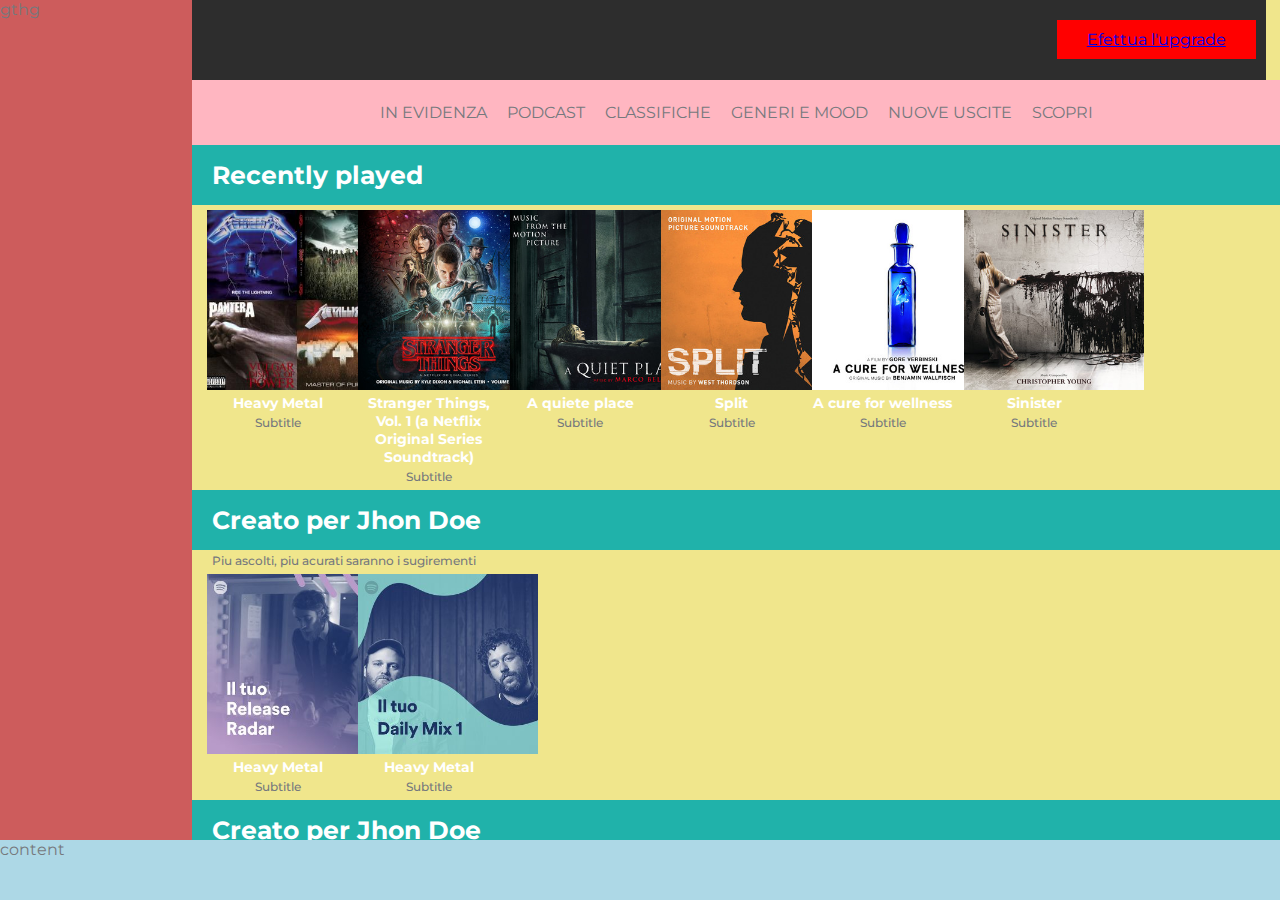
==== index.html @ 54d84b43 "add beta main" ====
<!DOCTYPE html>
<html lang="en">
<head>
	<meta charset="UTF-8">
	<meta http-equiv="X-UA-Compatible" content="IE=edge">
	<meta name="viewport" content="width=device-width, initial-scale=1.0">
	<title>Spotify Web</title>
	<link rel="stylesheet" href="./css/style.css">
	<link rel="stylesheet" href="https://cdnjs.cloudflare.com/ajax/libs/font-awesome/6.0.0-beta2/css/all.min.css" integrity="sha512-YWzhKL2whUzgiheMoBFwW8CKV4qpHQAEuvilg9FAn5VJUDwKZZxkJNuGM4XkWuk94WCrrwslk8yWNGmY1EduTA==" crossorigin="anonymous" referrerpolicy="no-referrer" />
	<link rel="preconnect" href="https://fonts.googleapis.com">
	<link rel="preconnect" href="https://fonts.gstatic.com" crossorigin>
	<link href="https://fonts.googleapis.com/css2?family=Montserrat:wght@400;500;600;700&display=swap" rel="stylesheet">
</head>
<body>
	<div class="wraper">
		<aside class="side-colon">
			<div class="content">gthg</div>
		</aside>
<!-- MAIN  -->
		<main class="main">
			<!-- BUTTON -->
			<div class="button">
				<a class="button__link" href="@">Efettua l'upgrade</a>
			</div>
			<!-- NAV -->
			<div class="wrap pt-80 ">
				<nav class="nav">
					<ul class="nav__list">
						<li class="nav__item">In Evidenza</li>
						<li class="nav__item">Podcast</li>
						<li class="nav__item">Classifiche</li>
						<li class="nav__item">Generi e mood</li>
						<li class="nav__item">Nuove Uscite</li>
						<li class="nav__item">Scopri</li>
					</ul>
				</nav>
				<!-- SONGS  -->
				<div class="song-list">
					<h2 class="song-list__title title px-20">Recently played</h2>
					<ul class="song-list__row">
						<li class="song-item">
							<div class="song-item__wraper ">
								<img class="song-item__img" src="./img/metal_lifting.jpg" alt="Heavy Metal">
							</div>
							<h3 class="song-item__title small-title">Heavy Metal</h3>
							<span class="song-item__subtitle subtitle">Subtitle</span>
						</li>
						<li class="song-item">
							<div class="song-item__wraper">
								<img class="song-item__img" src="./img/stranger.jpeg" alt="Heavy Metal">
							</div>
							<h3 class="song-item__title small-title">Stranger Things, Vol. 1 (a Netflix Original Series Soundtrack)</h3>
							<span class="song-item__subtitle subtitle">Subtitle</span>
						</li>
						<li class="song-item">
							<div class="song-item__wraper">
								<img class="song-item__img" src="./img/aquietplace.jpeg" alt="Heavy Metal">
							</div>
							<h3 class="song-item__title small-title">A quiete place</h3>
							<span class="song-item__subtitle subtitle">Subtitle</span>
						</li>
						<li class="song-item">
							<div class="song-item__wraper">
								<img class="song-item__img" src="./img/split.jpeg" alt="Heavy Metal">
							</div>
							<h3 class="song-item__title small-title">Split</h3>
							<span class="song-item__subtitle subtitle">Subtitle</span>
						</li>
						<li class="song-item">
							<div class="song-item__wraper">
								<img class="song-item__img" src="./img/cure.jpeg" alt="Heavy Metal">
							</div>
							<h3 class="song-item__title small-title">A cure for wellness</h3>
							<span class="song-item__subtitle subtitle">Subtitle</span>
						</li>
						<li class="song-item">
							<div class="song-item__wraper">
								<img class="song-item__img" src="./img/sinister.jpeg" alt="Heavy Metal">
							</div>
							<h3 class="song-item__title small-title">Sinister</h3>
							<span class="song-item__subtitle subtitle">Subtitle</span>
						</li>
					</ul>
					<h2 class="song-list__title title px-20">Creato per Jhon Doe</h2>
					<span class="subtitle px-20">Piu ascolti, piu acurati saranno i sugirementi</span>
					<ul class="song-list__row">
						<li class="song-item">
							<div class="song-item__wraper">
								<img class="song-item__img" src="./img/radar.jpeg" alt="Heavy Metal">
							</div>
							<h3 class="song-item__title small-title">Heavy Metal</h3>
							<span class="song-item__subtitle subtitle">Subtitle</span>
						</li>
						<li class="song-item">
							<div class="song-item__wraper">
								<img class="song-item__img" src="./img/mixdaily.jpeg" alt="Heavy Metal">
							</div>
							<h3 class="song-item__title small-title">Heavy Metal</h3>
							<span class="song-item__subtitle subtitle">Subtitle</span>
						</li>
					</ul>	
					<h2 class="song-list__title title px-20">Creato per Jhon Doe</h2>
					<span class="subtitle px-20">Piu ascolti, piu acurati saranno i sugirementi</span>
					<ul class="song-list__row">
						<li class="song-item">
							<div class="song-item__wraper">
								<img class="song-item__img" src="./img/youg.jpeg" alt="Heavy Metal">
							</div>
							<h3 class="song-item__title small-title">Heavy Metal</h3>
							<span class="song-item__subtitle subtitle">Subtitle</span>
						</li>
						<li class="song-item">
							<div class="song-item__wraper">
								<img class="song-item__img" src="./img/einaudi.jpeg" alt="Heavy Metal">
							</div>
							<h3 class="song-item__title small-title">Heavy Metal</h3>
							<span class="song-item__subtitle subtitle">Subtitle</span>
						</li>
					</ul>	
			</div>
		</div>
		</main>
		
		<footer class="player">
			content
		</footer>
	</div>
</body>
</html>
---- css/style.css ----
/* GEN */
* {
	box-sizing: border-box;
	padding: 0;
	margin: 0;
	font-family: 'Montserrat', sans-serif;
}
h1,h2,h3,h4,h5,h6 {
	font-weight: 400;
	font-size: 14px;
}

ul,ol,li {
list-style: none;
}

body {
	color: #76797D;
	
}
.wraper {
	display: flex;
	flex-wrap: wrap;
	height: 100vh;
	background-color: rgb(17, 110, 9);
}

/* UT */
.pt-80 {
	padding-top: 80px;
}
.px-20 {
	padding: 0 20px;
}




/* SIDE COLON */
.side-colon {
	background-color: indianred;
	height: calc(100% - 60px);
	flex-grow: 1;
}
/* MAIN  */
.main {
	background-color: khaki;
	width: 85%;
	height: calc(100% - 60px);
}
/* BUTTON  */
.button__link {
	background-color: red;
	padding: 10px 30px;
}
.button {
	background-color: rgb(45, 45, 45);
	width: 83.889999%;
	position: fixed;
	line-height: 60px;
	text-align: end;
	padding: 10px	;

}
/* NAV  */
.nav {
	background-color: lightpink;
}
.nav__list {
	display: flex;
	justify-content: center;
	flex-wrap: wrap;
}
.nav__item {
	text-transform: uppercase;
	line-height: 65px;

}
.nav__item:not(:last-child) {
	margin-right: 20px;
}
/* SONGS */
.wrap {
	overflow: auto;
	height: 100%;	
}

.title {
	line-height: 60px;
	color: #fff;
	font-weight: 700;
	font-size: 25px;
	background-color: lightseagreen;
}
.song-list__row {
	display: flex;
	flex-wrap: wrap;
	width: 100%;
}

.song-item__wraper {
	width: 100%;
}
.song-item {
	width: calc(100% / 6 - 40px);
	margin: 5px 5px;
	text-align: center;
}
.song-item__img {
	max-width: 180px;

}
.song-item:first-child {
	margin-left: 15px;
}
.song-item:last-child {
	margin-right: 15px;
}
/* FOOTER  */
.player {
	background-color: lightblue;
	width: 100%;
	min-height: 60px;
}
.small-title {
	color: #fff;
	font-weight: 700;
}
.subtitle {
	font-size: 12px;
	font-weight: 500;
}
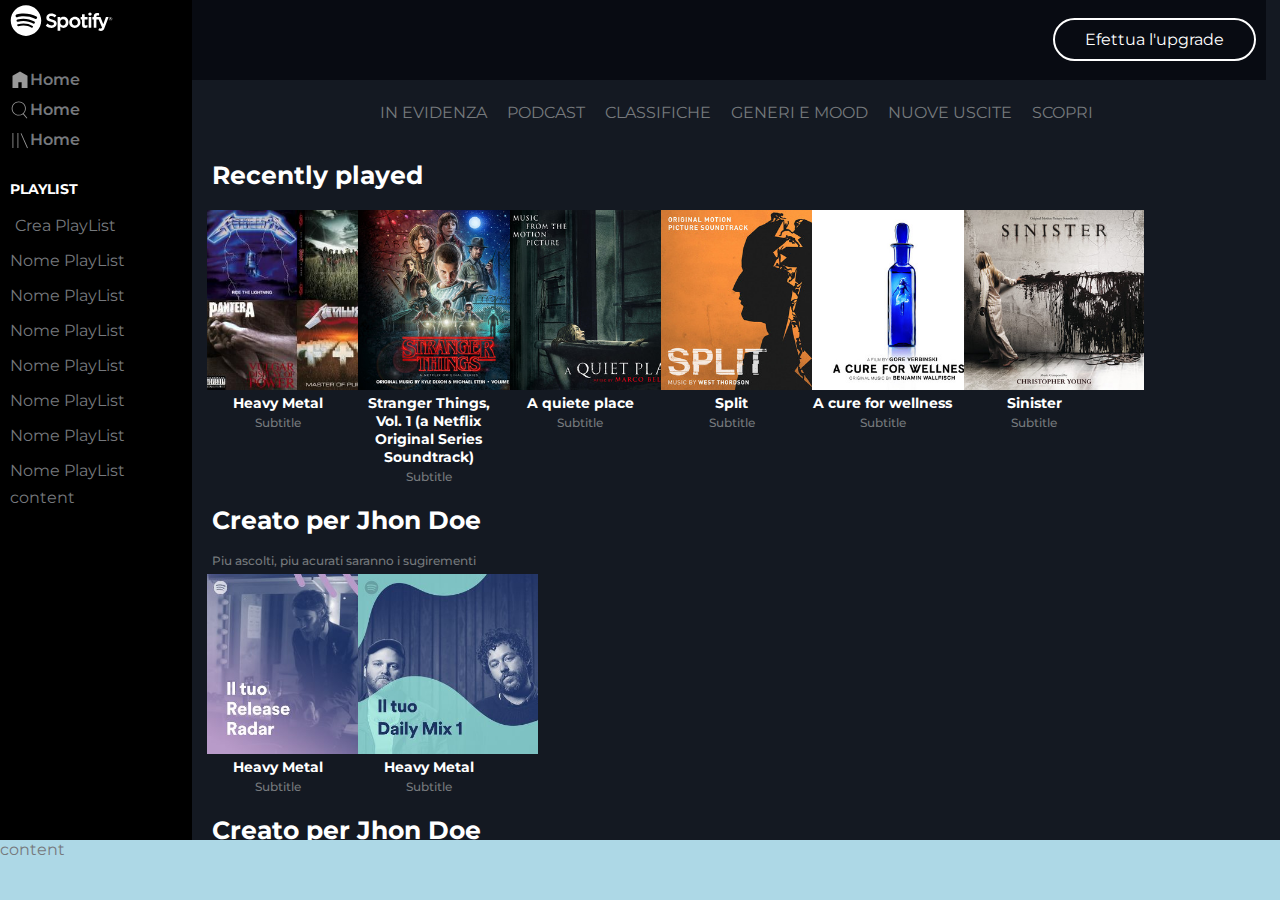
==== commit 50ee40b0: "add beta side" ====
--- a/index.html
+++ b/index.html
@@ -14,7 +14,42 @@
 <body>
 	<div class="wraper">
 		<aside class="side-colon">
-			<div class="content">gthg</div>
+			
+				<div class="block-top">
+					<div class="block-top__logo"><img class="" src="./img/logo.svg" alt="logo"></div>
+					<ul class="top-list mt-25">
+						<li class="top-item">
+							<img class="top-item__img" src="./img/home.svg" alt="home">
+							<span class="top-item__txt">Home</span>
+						</li>
+						<li class="top-item">
+							<img class="top-item__img" src="./img/search.svg" alt="home">
+							<span class="top-item__txt">Home</span>
+						</li>
+						<li class="top-item">
+							<img class="top-item__img" src="./img/libreria.svg" alt="home">
+							<span class="top-item__txt">Home</span>
+						</li>
+					</ul>
+				</div>
+				<div class="block-center">
+					<h3 class="block-center__title mt-25 mb-10" >PlayList</h3>
+					<ul class="block-center__list">
+						<li class="block-center__item"><i class="fas fa-plus-square"> </i> <span> Crea PlayList</span></li>
+						<li class="block-center__item"> <span>Nome PlayList</span></li>
+						<li class="block-center__item"> <span>Nome PlayList</span></li>
+						<li class="block-center__item"> <span>Nome PlayList</span></li>
+						<li class="block-center__item"> <span>Nome PlayList</span></li>
+						<li class="block-center__item"> <span>Nome PlayList</span></li>
+						<li class="block-center__item"> <span>Nome PlayList</span></li>
+						<li class="block-center__item"> <span>Nome PlayList</span></li>
+					
+					</ul>
+				</div>
+				<div class="side-colon__bottom">
+					content
+				</div>
+			
 		</aside>
 <!-- MAIN  -->
 		<main class="main">
--- a/css/style.css
+++ b/css/style.css
@@ -32,29 +32,74 @@
 .px-20 {
 	padding: 0 20px;
 }
-
-
+.mt-25 {
+	margin-top: 25px;
+}
+.mb-10 {
+	margin-bottom: 10px;
+}
 
 
 /* SIDE COLON */
 .side-colon {
-	background-color: indianred;
+	background-color: rgb(0, 0, 0);
 	height: calc(100% - 60px);
 	flex-grow: 1;
+	padding: 5px 10px;
+	max-width: 15%;
+}
+
+.block-top__logo {
+	max-width: 60%; 
+}
+
+.top-item {
+	display: flex;
+	align-items: center;
+	line-height: 30px;
+}
+.top-item__img {
+	filter: opacity(60%);
+	width: 20px;
+}
+.top-item__txt {
+	font-weight: 600;
+}
+.block-center {
+	overflow: auto;
+	max-height: 420px;
+	
+}
+.block-center__title {
+	text-transform: uppercase;
+	color: #fff;
+	font-weight: 700;
+}
+.block-center__item {
+	display: flex;
+	align-items: center;
+	line-height: 35px;
+}
+.fa-plus-square {
+	font-size: 35px;
+	margin-right: 5px;
 }
 /* MAIN  */
 .main {
-	background-color: khaki;
+	background-color: #141922;
 	width: 85%;
 	height: calc(100% - 60px);
 }
 /* BUTTON  */
 .button__link {
-	background-color: red;
+	border: 2px solid #fff;
 	padding: 10px 30px;
+	border-radius: 25px;
+	color: #fff;
+	text-decoration: none;
 }
 .button {
-	background-color: rgb(45, 45, 45);
+	background-color: #080B12;
 	width: 83.889999%;
 	position: fixed;
 	line-height: 60px;
@@ -64,7 +109,6 @@
 }
 /* NAV  */
 .nav {
-	background-color: lightpink;
 }
 .nav__list {
 	display: flex;
@@ -90,7 +134,6 @@
 	color: #fff;
 	font-weight: 700;
 	font-size: 25px;
-	background-color: lightseagreen;
 }
 .song-list__row {
 	display: flex;
@@ -129,4 +172,4 @@
 .subtitle {
 	font-size: 12px;
 	font-weight: 500;
-}+}
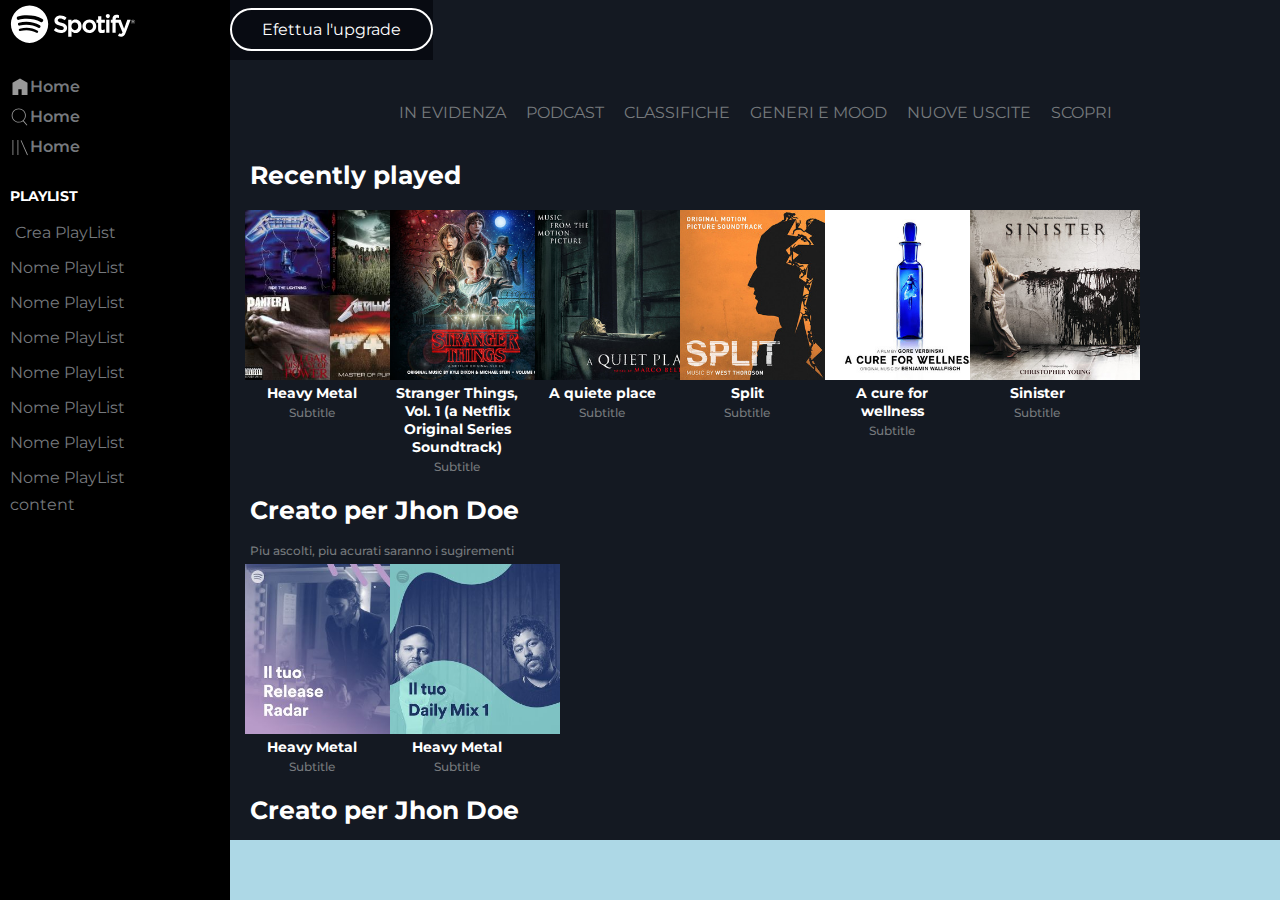
==== commit 7efcc9a3: "add spotify.v2" ====
--- a/index.html
+++ b/index.html
@@ -14,7 +14,6 @@
 <body>
 	<div class="wraper">
 		<aside class="side-colon">
-			
 				<div class="block-top">
 					<div class="block-top__logo"><img class="" src="./img/logo.svg" alt="logo"></div>
 					<ul class="top-list mt-25">
--- a/css/style.css
+++ b/css/style.css
@@ -43,14 +43,17 @@
 /* SIDE COLON */
 .side-colon {
 	background-color: rgb(0, 0, 0);
-	height: calc(100% - 60px);
 	flex-grow: 1;
 	padding: 5px 10px;
-	max-width: 15%;
+	max-width: 230px;
+	min-width: 230px;
+	position: fixed;
+	height: 100%;
 }
 
 .block-top__logo {
 	max-width: 60%; 
+	min-width: 100px;
 }
 
 .top-item {
@@ -87,8 +90,9 @@
 /* MAIN  */
 .main {
 	background-color: #141922;
-	width: 85%;
+	width: 100%;
 	height: calc(100% - 60px);
+	margin: 0 0 0 230px;
 }
 /* BUTTON  */
 .button__link {
@@ -100,11 +104,11 @@
 }
 .button {
 	background-color: #080B12;
-	width: 83.889999%;
+	max-width: 83.889999%;
 	position: fixed;
 	line-height: 60px;
 	text-align: end;
-	padding: 10px	;
+	display: block;
 
 }
 /* NAV  */
@@ -140,17 +144,19 @@
 	flex-wrap: wrap;
 	width: 100%;
 }
-
-.song-item__wraper {
-	width: 100%;
-}
 .song-item {
 	width: calc(100% / 6 - 40px);
 	margin: 5px 5px;
 	text-align: center;
 }
+.song-item__wraper {
+	min-width: 170px;
+}
+
 .song-item__img {
-	max-width: 180px;
+	width: 100%;
+	height: 100%;
+	object-fit: cover;
 
 }
 .song-item:first-child {
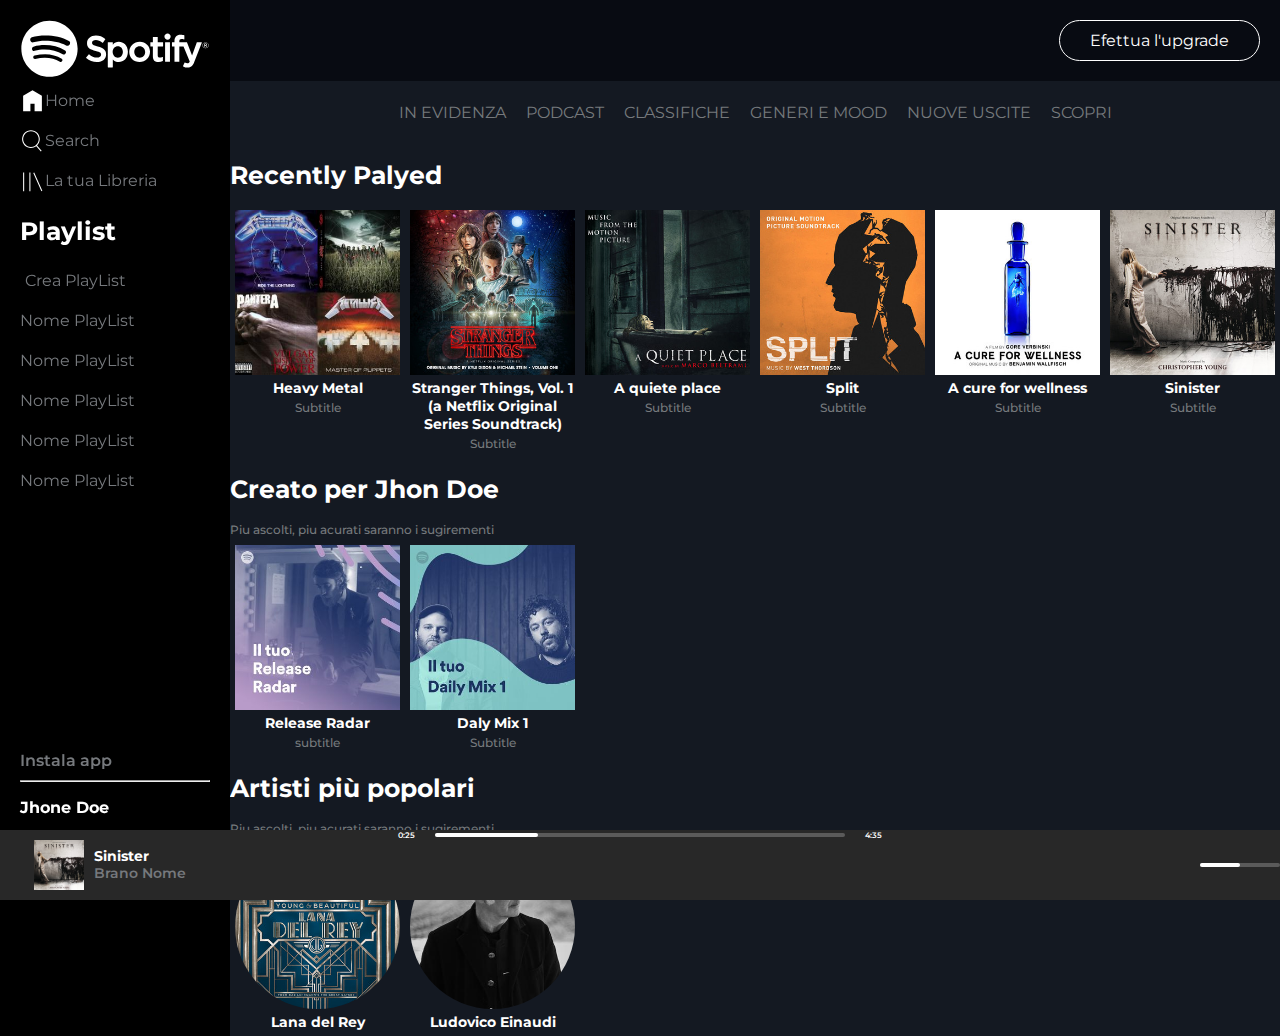
==== commit 88dc3821: "fix" ====
--- a/index.html
+++ b/index.html
@@ -5,159 +5,173 @@
 	<meta http-equiv="X-UA-Compatible" content="IE=edge">
 	<meta name="viewport" content="width=device-width, initial-scale=1.0">
 	<title>Spotify Web</title>
-	<link rel="stylesheet" href="./css/style.css">
+	<link rel="stylesheet" href="main.css">
 	<link rel="stylesheet" href="https://cdnjs.cloudflare.com/ajax/libs/font-awesome/6.0.0-beta2/css/all.min.css" integrity="sha512-YWzhKL2whUzgiheMoBFwW8CKV4qpHQAEuvilg9FAn5VJUDwKZZxkJNuGM4XkWuk94WCrrwslk8yWNGmY1EduTA==" crossorigin="anonymous" referrerpolicy="no-referrer" />
 	<link rel="preconnect" href="https://fonts.googleapis.com">
 	<link rel="preconnect" href="https://fonts.gstatic.com" crossorigin>
 	<link href="https://fonts.googleapis.com/css2?family=Montserrat:wght@400;500;600;700&display=swap" rel="stylesheet">
 </head>
 <body>
-	<div class="wraper">
-		<aside class="side-colon">
-				<div class="block-top">
-					<div class="block-top__logo"><img class="" src="./img/logo.svg" alt="logo"></div>
-					<ul class="top-list mt-25">
-						<li class="top-item">
-							<img class="top-item__img" src="./img/home.svg" alt="home">
-							<span class="top-item__txt">Home</span>
-						</li>
-						<li class="top-item">
-							<img class="top-item__img" src="./img/search.svg" alt="home">
-							<span class="top-item__txt">Home</span>
-						</li>
-						<li class="top-item">
-							<img class="top-item__img" src="./img/libreria.svg" alt="home">
-							<span class="top-item__txt">Home</span>
-						</li>
-					</ul>
+	<div class="container">
+		<main class="main">
+			<aside class="home">
+				<div class="home-top">
+					<div class="logo mb-20">
+						<img class="logo__img" src="./img/logo.svg" alt="">
+					</div>
+					<div class="main-nav">
+						<div class="main-nav__item">
+							<img class="main-nav__icon" src="./img/home.svg" alt="home">
+							<span class="main-nav__txt">Home</span>
+						</div>
+						<div class="main-nav__item">
+							<img class="main-nav__icon" src="./img/search.svg" alt="home">
+							<span class="main-nav__txt">Search</span>
+						</div>
+						<div class="main-nav__item">
+							<img class="main-nav__icon" src="./img/libreria.svg" alt="home">
+							<span class="main-nav__txt">La tua Libreria</span>
+						</div>
+					</div>
+					<div class="main-plist">
+						<h2 class="title"> Playlist</h2>
+						<ul class="p-list">
+							<li class="p-list__item"><i class="fas fa-plus-square"> </i> <span> Crea PlayList</span></li>
+							<li class="p-list__item"> <span>Nome PlayList</span></li>
+							<li class="p-list__item"> <span>Nome PlayList</span></li>
+							<li class="p-list__item"> <span>Nome PlayList</span></li>
+							<li class="p-list__item"> <span>Nome PlayList</span></li>
+							<li class="p-list__item"> <span>Nome PlayList</span></li>
+					</div>
 				</div>
-				<div class="block-center">
-					<h3 class="block-center__title mt-25 mb-10" >PlayList</h3>
-					<ul class="block-center__list">
-						<li class="block-center__item"><i class="fas fa-plus-square"> </i> <span> Crea PlayList</span></li>
-						<li class="block-center__item"> <span>Nome PlayList</span></li>
-						<li class="block-center__item"> <span>Nome PlayList</span></li>
-						<li class="block-center__item"> <span>Nome PlayList</span></li>
-						<li class="block-center__item"> <span>Nome PlayList</span></li>
-						<li class="block-center__item"> <span>Nome PlayList</span></li>
-						<li class="block-center__item"> <span>Nome PlayList</span></li>
-						<li class="block-center__item"> <span>Nome PlayList</span></li>
-					
-					</ul>
+				
+				<div class="home-bottom">
+					<a class="home-bottom__link" href="">
+						<i class="far fa-arrow-alt-circle-down"></i> <span>Instala app</span>
+					</a>
+					<hr class="home-bottom__line">
+					<div class="home-bottom__user">
+						<i class="far fa-user-circle"></i> <span class="lh-25"> Jhone Doe</span>
+					</div>
 				</div>
-				<div class="side-colon__bottom">
-					content
+			</aside>
+			<div class="main-content">
+				<div class="header">
+						<a class="button-link" href="#">Efettua l'upgrade</a>
 				</div>
-			
-		</aside>
-<!-- MAIN  -->
-		<main class="main">
-			<!-- BUTTON -->
-			<div class="button">
-				<a class="button__link" href="@">Efettua l'upgrade</a>
+				
+				<div class="playlist">
+					<nav class="nav">
+						<ul class="nav__list">
+							<li class="nav__item">In Evidenza</li>
+							<li class="nav__item">Podcast</li>
+							<li class="nav__item">Classifiche</li>
+							<li class="nav__item">Generi e mood</li>
+							<li class="nav__item">Nuove Uscite</li>
+							<li class="nav__item">Scopri</li>
+						</ul>
+					</nav>
+					<section class="first-list">
+						<h2 class="title">Recently Palyed</h2>
+						<ul class="list-row">
+							<li class="list-row__item">
+								<img class="list-row__img" src="./img/metal_lifting.jpg" alt="Heavy Metal">
+								<h3 class="list-row__title small-title">Heavy Metal</h3>
+								<span class="list-row__subtitle subtitle">Subtitle</span>
+							</li>
+							<li class="list-row__item">
+								<img class="list-row__img" src="./img/stranger.jpeg" alt="Heavy Metal">
+								<h3 class="list-row__title small-title">Stranger Things, Vol. 1 (a Netflix Original Series Soundtrack)</h3>
+								<span class="list-row__subtitle subtitle">Subtitle</span>
+							</li>
+							<li class="list-row__item">
+								<img class="list-row__img" src="./img/aquietplace.jpeg" alt="Heavy Metal">
+								<h3 class="list-row__title small-title">A quiete place</h3>
+								<span class="list-row__subtitle subtitle">Subtitle</span>
+							</li>
+							<li class="list-row__item">
+								<img class="list-row__img" src="./img/split.jpeg" alt="Heavy Metal">
+								<h3 class="list-row__title small-title">Split</h3>
+								<span class="list-row__subtitle subtitle">Subtitle</span>
+							</li>
+							<li class="list-row__item">
+								<img class="list-row__img" src="./img/cure.jpeg" alt="Heavy Metal">
+								<h3 class="list-row__title small-title">A cure for wellness</h3>
+								<span class="list-row__subtitle subtitle">Subtitle</span>
+							</li>
+							<li class="list-row__item">
+								<img class="list-row__img" src="./img/sinister.jpeg" alt="Heavy Metal">
+								<h3 class="list-row__title small-title">Sinister</h3>
+								<span class="list-row__subtitle subtitle">Subtitle</span>
+							</li>
+						</ul>	
+					</section>
+					<section class="second-list">
+						<h2 class="title">Creato per Jhon Doe</h2>
+						<span class="subtitle">Piu ascolti, piu acurati saranno i sugirementi</span>
+						<ul class="list-row">
+							<li class="list-row__item">
+								<img class="list-row__img" src="./img/radar.jpeg" alt="Heavy Metal">
+								<h3 class="list-row__title small-title">Release Radar</h3>
+								<span class="list-row__subtitle subtitle">subtitle</span>
+							</li>
+							<li class="list-row__item">
+								<img class="list-row__img" src="./img/mixdaily.jpeg" alt="Heavy Metal">
+								<h3 class="list-row__title small-title">Daly Mix 1</h3>
+								<span class="list-row__subtitle subtitle">Subtitle</span>
+							</li>
+						</ul>	
+					</section>
+					<section class="third-list">
+						<h2 class="title">Artisti più popolari</h2>
+						<span class="subtitle">Piu ascolti, piu acurati saranno i sugirementi</span>
+						<ul class="list-row">
+							<li class="list-row__item">
+								<img class="list-row__img br-100" src="./img/youg.jpeg" alt="Heavy Metal">
+								<h3 class="list-row__title small-title">Lana del Rey</h3>
+							</li>
+							<li class="list-row__item pb-100">
+								<img class="list-row__img br-100" src="./img/einaudi.jpeg" alt="Heavy Metal">
+								<h3 class="list-row__title small-title">Ludovico Einaudi</h3>
+							</li>
+						</ul>	
+					</section>
+				</div>
 			</div>
-			<!-- NAV -->
-			<div class="wrap pt-80 ">
-				<nav class="nav">
-					<ul class="nav__list">
-						<li class="nav__item">In Evidenza</li>
-						<li class="nav__item">Podcast</li>
-						<li class="nav__item">Classifiche</li>
-						<li class="nav__item">Generi e mood</li>
-						<li class="nav__item">Nuove Uscite</li>
-						<li class="nav__item">Scopri</li>
-					</ul>
-				</nav>
-				<!-- SONGS  -->
-				<div class="song-list">
-					<h2 class="song-list__title title px-20">Recently played</h2>
-					<ul class="song-list__row">
-						<li class="song-item">
-							<div class="song-item__wraper ">
-								<img class="song-item__img" src="./img/metal_lifting.jpg" alt="Heavy Metal">
-							</div>
-							<h3 class="song-item__title small-title">Heavy Metal</h3>
-							<span class="song-item__subtitle subtitle">Subtitle</span>
-						</li>
-						<li class="song-item">
-							<div class="song-item__wraper">
-								<img class="song-item__img" src="./img/stranger.jpeg" alt="Heavy Metal">
-							</div>
-							<h3 class="song-item__title small-title">Stranger Things, Vol. 1 (a Netflix Original Series Soundtrack)</h3>
-							<span class="song-item__subtitle subtitle">Subtitle</span>
-						</li>
-						<li class="song-item">
-							<div class="song-item__wraper">
-								<img class="song-item__img" src="./img/aquietplace.jpeg" alt="Heavy Metal">
-							</div>
-							<h3 class="song-item__title small-title">A quiete place</h3>
-							<span class="song-item__subtitle subtitle">Subtitle</span>
-						</li>
-						<li class="song-item">
-							<div class="song-item__wraper">
-								<img class="song-item__img" src="./img/split.jpeg" alt="Heavy Metal">
-							</div>
-							<h3 class="song-item__title small-title">Split</h3>
-							<span class="song-item__subtitle subtitle">Subtitle</span>
-						</li>
-						<li class="song-item">
-							<div class="song-item__wraper">
-								<img class="song-item__img" src="./img/cure.jpeg" alt="Heavy Metal">
-							</div>
-							<h3 class="song-item__title small-title">A cure for wellness</h3>
-							<span class="song-item__subtitle subtitle">Subtitle</span>
-						</li>
-						<li class="song-item">
-							<div class="song-item__wraper">
-								<img class="song-item__img" src="./img/sinister.jpeg" alt="Heavy Metal">
-							</div>
-							<h3 class="song-item__title small-title">Sinister</h3>
-							<span class="song-item__subtitle subtitle">Subtitle</span>
-						</li>
-					</ul>
-					<h2 class="song-list__title title px-20">Creato per Jhon Doe</h2>
-					<span class="subtitle px-20">Piu ascolti, piu acurati saranno i sugirementi</span>
-					<ul class="song-list__row">
-						<li class="song-item">
-							<div class="song-item__wraper">
-								<img class="song-item__img" src="./img/radar.jpeg" alt="Heavy Metal">
-							</div>
-							<h3 class="song-item__title small-title">Heavy Metal</h3>
-							<span class="song-item__subtitle subtitle">Subtitle</span>
-						</li>
-						<li class="song-item">
-							<div class="song-item__wraper">
-								<img class="song-item__img" src="./img/mixdaily.jpeg" alt="Heavy Metal">
-							</div>
-							<h3 class="song-item__title small-title">Heavy Metal</h3>
-							<span class="song-item__subtitle subtitle">Subtitle</span>
-						</li>
-					</ul>	
-					<h2 class="song-list__title title px-20">Creato per Jhon Doe</h2>
-					<span class="subtitle px-20">Piu ascolti, piu acurati saranno i sugirementi</span>
-					<ul class="song-list__row">
-						<li class="song-item">
-							<div class="song-item__wraper">
-								<img class="song-item__img" src="./img/youg.jpeg" alt="Heavy Metal">
-							</div>
-							<h3 class="song-item__title small-title">Heavy Metal</h3>
-							<span class="song-item__subtitle subtitle">Subtitle</span>
-						</li>
-						<li class="song-item">
-							<div class="song-item__wraper">
-								<img class="song-item__img" src="./img/einaudi.jpeg" alt="Heavy Metal">
-							</div>
-							<h3 class="song-item__title small-title">Heavy Metal</h3>
-							<span class="song-item__subtitle subtitle">Subtitle</span>
-						</li>
-					</ul>	
-			</div>
-		</div>
+			<!-- FOOTER -->
+			<footer class="footer">
+				<div class="curent-song">
+					<img class="curent-song__img" src="./img/sinister.jpeg" alt="">
+					<div class="curent-song__txt">
+						<h4 class="curent-song__title">Sinister</h4>
+						<span class="curent-song__subtitle">Brano Nome</span>
+						<i class="far fa-heart"></i>
+						<i class="far fa-folder"></i>
+					</div>
+				</div>
+				<div class="play-bar">
+					<div class="play-bar__top">
+						<i class="fas fa-random"></i>
+						<i class="fas fa-step-backward"></i>
+						<i class="far fa-play-circle"></i>
+						<i class="fas fa-step-forward"></i>
+						<i class="fas fa-redo"></i>
+					</div>
+					<div class="play-bar__bottom">
+						<div class="play-bar__time">0:25</div>
+						<div class="play-bar__line"></div>
+						<div class="play-bar__time">4:35</div>
+					</div>
+				</div>
+				<div class="setings">
+					<i class="fas fa-bars"></i>
+					<i class="fas fa-desktop"></i>
+					<i class="fas fa-volume-up"></i>
+					<div class="setings__line"></div>
+				</div>
+			</footer>
 		</main>
 		
-		<footer class="player">
-			content
-		</footer>
 	</div>
 </body>
 </html>--- a/main.css
+++ b/main.css
@@ -0,0 +1,286 @@
+/* GEN */
+* {
+	box-sizing: border-box;
+	padding: 0;
+	margin: 0;
+	font-family: 'Montserrat', sans-serif;
+}
+h1,h2,h3,h4,h5,h6 {
+	font-weight: 400;
+	font-size: 14px;
+}
+
+ul,ol,li {
+list-style: none;
+}
+
+body {
+	color: #76797D;
+	background-color: black;
+	
+}
+.container {
+	height: 100vh;
+}
+.main {
+	display: flex;
+}
+.home-top {
+	flex-grow: 1;
+}
+.home {
+	position: fixed;
+	min-width: 230px;
+	flex-grow: 1;
+	height: calc(100% - 60px);
+}
+.main-content {
+	width: 100%;
+	height: calc(100% - 60px);
+	margin: 0 0 0 230px;
+}
+/* FOOTER */
+.footer {
+	background-color: #282828;
+	width: 100%;
+	bottom: 0;
+	position: fixed;
+	display: flex;
+	justify-content: space-between;
+}
+.curent-song {
+	width: 25%;
+	min-width: 230px;
+	display: flex;
+	align-items: center;
+	justify-content: center;
+}
+
+.curent-song__img {
+	width: 50px;
+	height: 50px;
+	margin: 10px;
+}
+.curent-song__title {
+	font-weight: 700;
+	line-height: 14px;
+	color: #fff;
+
+}
+.curent-song__subtitle {
+	line-height: 14px;
+	font-size: 14px;
+	font-weight: 600;
+}
+.curent-song__txt i {
+	padding: 0 5px;
+}
+
+.play-bar {
+	display: flex;
+	flex-direction: column;
+	width: 100%;
+}
+.play-bar__top {
+	color: #fff;
+	line-height: 40px;
+	text-align: center;
+	font-size: 20px;
+}
+.play-bar__bottom {
+	display: flex;
+	align-items: center;
+	width: 100%;
+	justify-content: center;
+	margin-bottom: 20px;
+
+}
+
+.play-bar__line {
+	width: 50%;
+	height: 4px;
+	border-radius: 5px;
+	background-color: #5A5A5A;
+	position: relative;
+}
+
+.play-bar__line::before {
+	content:"";
+	width: 25%;
+	height: 4px;
+	border-radius: 5px;
+	background-color: #ffffff;
+	position: absolute;
+}
+.play-bar__time {
+	color: #fff;
+	font-weight: 600;
+	font-size: 8px;
+	margin: 0 20px;
+}
+
+
+.setings {
+	display: flex;
+	width: 25%;
+	min-width: 230px;
+	align-items: center;
+	color: #fff;
+	font-size: 10px;
+	justify-content: flex-end;
+}
+.setings *:not(:last-child){	
+	margin-right: 20px;
+	
+}
+.setings__line {
+	width: 35%;
+	height: 4px;
+	border-radius: 5px;
+	background-color: #5A5A5A;
+	position: relative;
+}
+.setings__line::before {
+	content:"";
+	width: 50%;
+	height: 4px;
+	border-radius: 5px;
+	background-color: #ffffff;
+	position: absolute;;
+}
+
+
+
+
+.playlist {
+	background-color: #141922;
+	overflow:auto;
+	height: calc(100% - 70px); 
+	/* ? */
+	}
+
+/* BUTTON  */
+.button-link {
+	border: 1px solid #fff;
+	padding: 10px 30px;
+	border-radius: 25px;
+	color: #fff;
+	text-decoration: none;
+}
+.header {
+	background-color: #080B12;
+	position: fixed;
+	width: calc(100% - 230px);
+	padding: 20px;
+	display: flex;
+	justify-content: end;
+}
+/* NAV  */
+
+.nav__list {
+	display: flex;
+	justify-content: center;
+	flex-wrap: wrap;
+	margin-top:80px;
+}
+.nav__item {
+	text-transform: uppercase;
+	line-height: 65px;
+
+}
+.nav__item:not(:last-child) {
+	margin-right: 20px;
+}
+.title {
+	line-height: 60px;
+	color: #fff;
+	font-weight: 700;
+	font-size: 25px;
+}
+
+.small-title {
+	color: #fff;
+	font-weight: 700;
+}
+.subtitle {
+	font-size: 12px;
+	font-weight: 500;
+	line-height: 20px;
+}
+.list-row {
+	display: flex;
+	flex-wrap: wrap;
+}
+.list-row__img {
+	width: 100%;
+	object-fit: cover;
+}
+
+.list-row__item {
+	width: calc(100% / 6);
+	padding: 5px;
+	text-align: center;
+}
+/* UT  */
+.br-100 {
+	border-radius: 100%;
+}
+.pb-60 {
+	padding-bottom: 60px;
+}
+.lh-25 {
+	line-height: 25px;
+}
+
+.home {
+	display: flex;
+	flex-direction: column;
+	justify-content: space-between;
+	padding: 20px;
+}
+.home-top {
+}
+
+.home-bottom {
+	background-color: rgb(0, 0, 0);
+}
+
+.main-nav__item {
+	display: flex;
+	justify-items: center;
+}
+.main-nav__icon {
+	width: 25px;
+	
+}
+.main-nav__txt {
+line-height: 40px;
+}
+/* SIDEBAR  */
+.p-list > li  {
+	display: flex;
+}
+.p-list__item {
+	line-height: 40px;
+
+}
+.fa-plus-square {
+	font-size: 35px;
+	margin-right: 5px;
+}
+.home-bottom__link {
+	color: inherit;
+	text-decoration: none;
+	font-weight: 600;
+}
+.fa-user-circle {
+	font-size: 25px;
+}
+.home-bottom__line {
+	margin: 10px 0;
+}
+.home-bottom__user {
+	color: #fff;
+	font-weight: 700;
+	line-height: 25px;
+}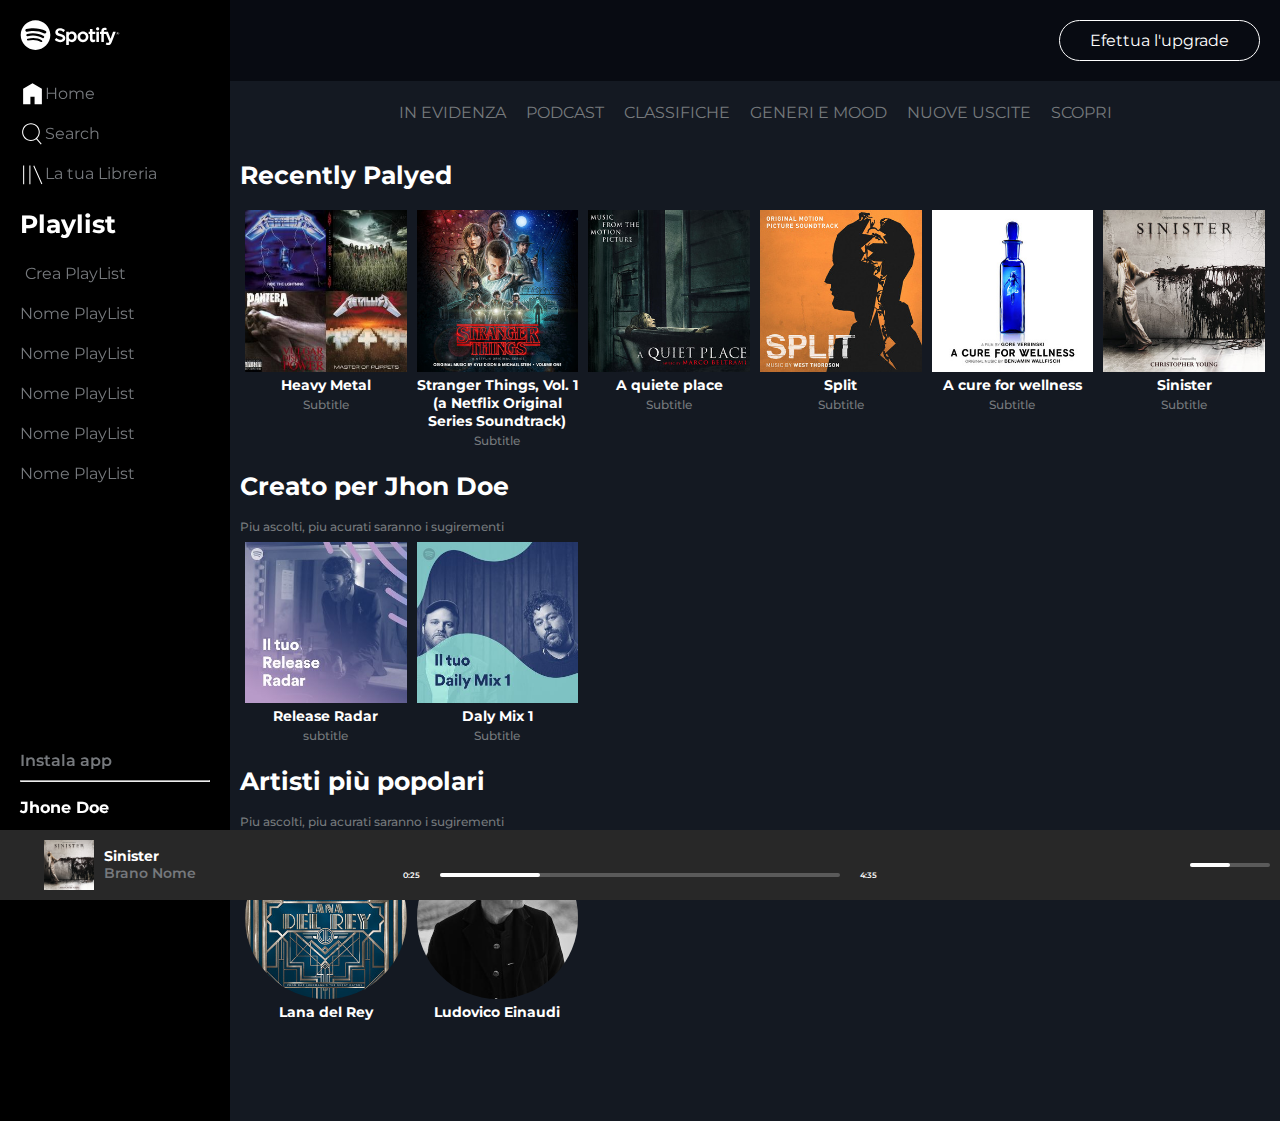
==== commit b707be8e: "add padding p-bar" ====
--- a/index.html
+++ b/index.html
@@ -5,7 +5,7 @@
 	<meta http-equiv="X-UA-Compatible" content="IE=edge">
 	<meta name="viewport" content="width=device-width, initial-scale=1.0">
 	<title>Spotify Web</title>
-	<link rel="stylesheet" href="main.css">
+	<link rel="stylesheet" href="./css/main.css">
 	<link rel="stylesheet" href="https://cdnjs.cloudflare.com/ajax/libs/font-awesome/6.0.0-beta2/css/all.min.css" integrity="sha512-YWzhKL2whUzgiheMoBFwW8CKV4qpHQAEuvilg9FAn5VJUDwKZZxkJNuGM4XkWuk94WCrrwslk8yWNGmY1EduTA==" crossorigin="anonymous" referrerpolicy="no-referrer" />
 	<link rel="preconnect" href="https://fonts.googleapis.com">
 	<link rel="preconnect" href="https://fonts.gstatic.com" crossorigin>
--- a/css/main.css
+++ b/css/main.css
@@ -0,0 +1,295 @@
+/* GEN */
+* {
+	box-sizing: border-box;
+	padding: 0;
+	margin: 0;
+	font-family: 'Montserrat', sans-serif;
+}
+h1,h2,h3,h4,h5,h6 {
+	font-weight: 400;
+	font-size: 14px;
+}
+
+ul,ol,li {
+list-style: none;
+}
+
+body {
+	color: #76797D;
+	background-color: black;
+	
+}
+.container {
+	height: 100vh;
+}
+.main {
+	display: flex;
+}
+
+.home {
+	position: fixed;
+	min-width: 230px;
+	flex-grow: 1;
+	height: calc(100% - 60px);
+}
+.home-top {
+	flex-grow: 1;
+}
+.logo {
+	width: 100px;
+}
+
+.main-content {
+	width: 100%;
+	height: calc(100% - 60px);
+	margin: 0 0 0 230px;
+}
+/* FOOTER */
+.footer {
+	background-color: #282828;
+	width: 100%;
+	bottom: 0;
+	padding: 0 10px;
+	position: fixed;
+	display: flex;
+	justify-content: space-between;
+}
+.curent-song {
+	width: 25%;
+	min-width: 230px;
+	display: flex;
+	align-items: center;
+	justify-content: center;
+}
+
+.curent-song__img {
+	width: 50px;
+	height: 50px;
+	margin: 10px;
+}
+.curent-song__title {
+	font-weight: 700;
+	line-height: 14px;
+	color: #fff;
+
+}
+.curent-song__subtitle {
+	line-height: 14px;
+	font-size: 14px;
+	font-weight: 600;
+}
+.curent-song__txt i {
+	padding: 0 5px;
+}
+
+.play-bar {
+	display: flex;
+	flex-direction: column;
+	width: 100%;
+}
+.play-bar__top {
+	color: #fff;
+	line-height: 40px;
+	text-align: center;
+	font-size: 20px;
+}
+.play-bar__top i:not(:last-child) {
+	margin-right: 20px;
+}
+.play-bar__bottom {
+	display: flex;
+	align-items: center;
+	width: 100%;
+	justify-content: center;
+	margin-bottom: 20px;
+
+}
+
+.play-bar__line {
+	width: 50%;
+	height: 4px;
+	border-radius: 5px;
+	background-color: #5A5A5A;
+	position: relative;
+}
+
+.play-bar__line::before {
+	content:"";
+	width: 25%;
+	height: 4px;
+	border-radius: 5px;
+	background-color: #ffffff;
+	position: absolute;
+}
+.play-bar__time {
+	color: #fff;
+	font-weight: 600;
+	font-size: 8px;
+	margin: 0 20px;
+}
+
+
+.setings {
+	display: flex;
+	width: 25%;
+	min-width: 230px;
+	align-items: center;
+	color: #fff;
+	font-size: 10px;
+	justify-content: flex-end;
+}
+.setings *:not(:last-child){	
+	margin-right: 20px;
+	
+}
+.setings__line {
+	width: 35%;
+	height: 4px;
+	border-radius: 5px;
+	background-color: #5A5A5A;
+	position: relative;
+}
+.setings__line::before {
+	content:"";
+	width: 50%;
+	height: 4px;
+	border-radius: 5px;
+	background-color: #ffffff;
+	position: absolute;;
+}
+
+.playlist {
+	background-color: #141922;
+	overflow:auto;
+	padding: 0 10px;
+	/* ? */
+	}
+
+/* BUTTON  */
+.button-link {
+	border: 1px solid #fff;
+	padding: 10px 30px;
+	border-radius: 25px;
+	color: #fff;
+	text-decoration: none;
+}
+.header {
+	background-color: #080B12;
+	position: fixed;
+	width: calc(100% - 230px);
+	padding: 20px;
+	display: flex;
+	justify-content: end;
+}
+/* NAV  */
+
+.nav__list {
+	display: flex;
+	justify-content: center;
+	flex-wrap: wrap;
+	margin-top:80px;
+}
+.nav__item {
+	text-transform: uppercase;
+	line-height: 65px;
+
+}
+.nav__item:not(:last-child) {
+	margin-right: 20px;
+}
+.title {
+	line-height: 60px;
+	color: #fff;
+	font-weight: 700;
+	font-size: 25px;
+}
+
+.small-title {
+	color: #fff;
+	font-weight: 700;
+}
+.subtitle {
+	font-size: 12px;
+	font-weight: 500;
+	line-height: 20px;
+}
+.list-row {
+	display: flex;
+	flex-wrap: wrap;
+}
+.list-row__img {
+	width: 100%;
+	object-fit: cover;
+}
+
+.list-row__item {
+	width: calc(100% / 6);
+	padding: 5px;
+	text-align: center;
+}
+/* UT  */
+.br-100 {
+	border-radius: 100%;
+}
+.pb-100 {
+	padding-bottom: 100px; 
+}
+.lh-25 {
+	line-height: 25px;
+}
+.mb-20 {
+	margin-bottom: 20px;
+}
+
+.home {
+	display: flex;
+	flex-direction: column;
+	justify-content: space-between;
+	padding: 20px;
+}
+.home-top {
+}
+
+.home-bottom {
+	background-color: rgb(0, 0, 0);
+}
+
+.main-nav__item {
+	display: flex;
+	justify-items: center;
+}
+.main-nav__icon {
+	width: 25px;
+	
+}
+.main-nav__txt {
+line-height: 40px;
+}
+/* SIDEBAR  */
+.p-list > li  {
+	display: flex;
+}
+.p-list__item {
+	line-height: 40px;
+
+}
+.fa-plus-square {
+	font-size: 35px;
+	margin-right: 5px;
+}
+.home-bottom__link {
+	color: inherit;
+	text-decoration: none;
+	font-weight: 600;
+}
+.fa-user-circle {
+	font-size: 25px;
+}
+.home-bottom__line {
+	margin: 10px 0;
+}
+.home-bottom__user {
+	color: #fff;
+	font-weight: 700;
+	line-height: 25px;
+}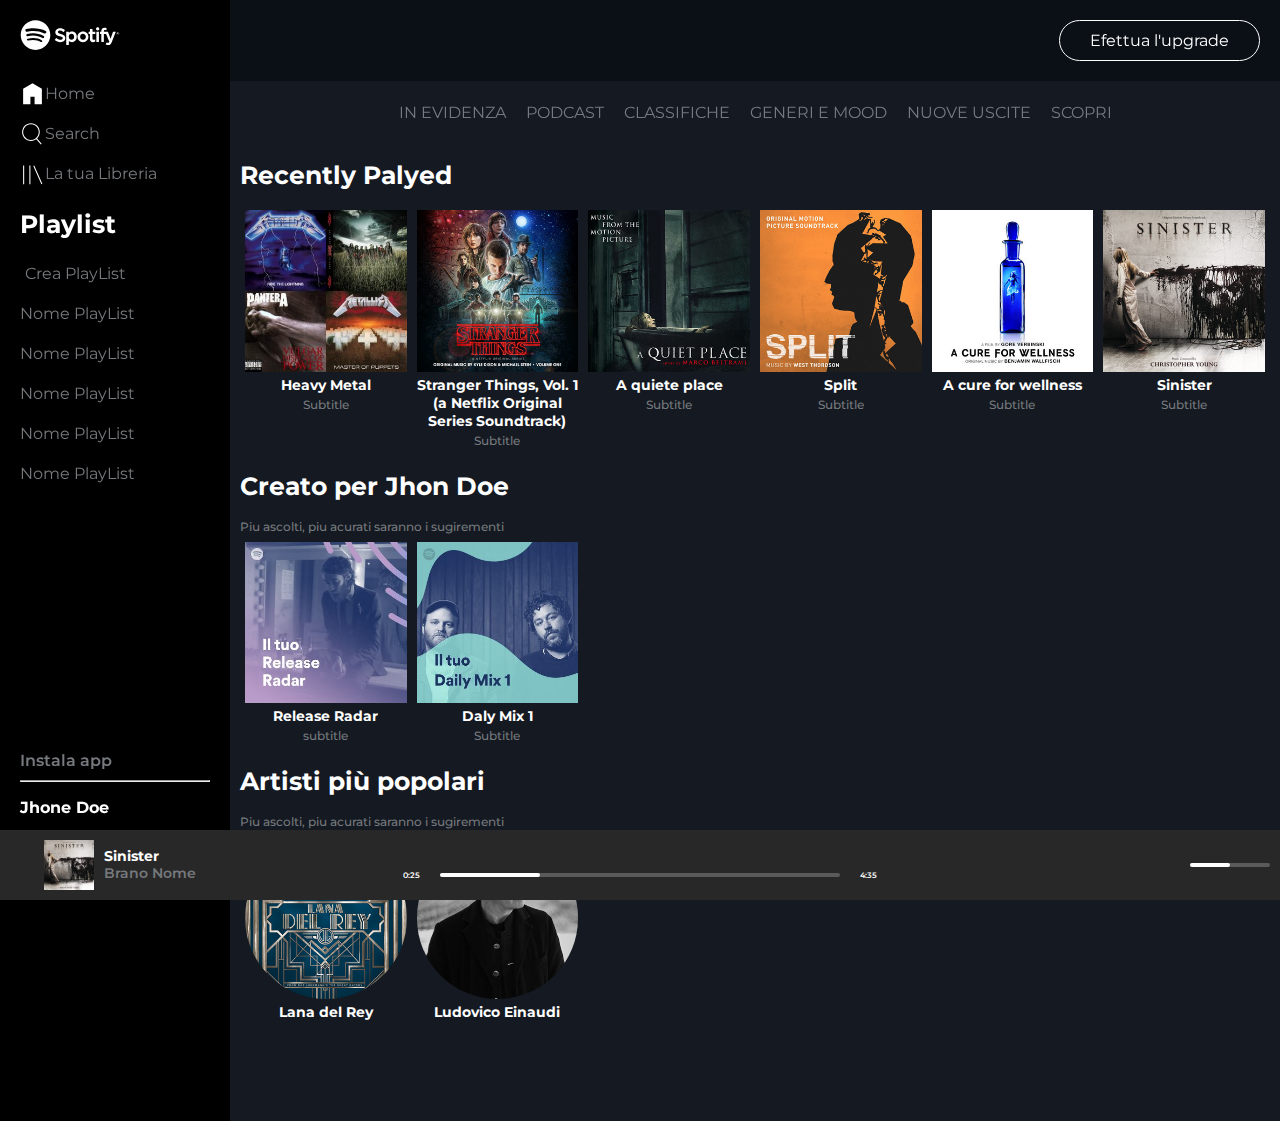
==== commit 7d8514b6: "add hovers" ====
--- a/index.html
+++ b/index.html
@@ -20,18 +20,18 @@
 						<img class="logo__img" src="./img/logo.svg" alt="">
 					</div>
 					<div class="main-nav">
-						<div class="main-nav__item">
+						<a class="main-nav__item" href="">
 							<img class="main-nav__icon" src="./img/home.svg" alt="home">
 							<span class="main-nav__txt">Home</span>
-						</div>
-						<div class="main-nav__item">
+						</a>
+						<a class="main-nav__item" href="">
 							<img class="main-nav__icon" src="./img/search.svg" alt="home">
 							<span class="main-nav__txt">Search</span>
-						</div>
-						<div class="main-nav__item">
+						</a>
+						<a class="main-nav__item" href="">
 							<img class="main-nav__icon" src="./img/libreria.svg" alt="home">
 							<span class="main-nav__txt">La tua Libreria</span>
-						</div>
+						</a>
 					</div>
 					<div class="main-plist">
 						<h2 class="title"> Playlist</h2>
@@ -63,19 +63,22 @@
 				<div class="playlist">
 					<nav class="nav">
 						<ul class="nav__list">
-							<li class="nav__item">In Evidenza</li>
-							<li class="nav__item">Podcast</li>
-							<li class="nav__item">Classifiche</li>
-							<li class="nav__item">Generi e mood</li>
-							<li class="nav__item">Nuove Uscite</li>
-							<li class="nav__item">Scopri</li>
+							<li class="nav__item"> <a href=""> In Evidenza</a></li>
+							<li class="nav__item"> <a href=""> Podcast</a></li>
+							<li class="nav__item"> <a href=""> Classifiche</a></li>
+							<li class="nav__item"> <a href=""> Generi e mood</a></li>
+							<li class="nav__item"> <a href=""> Nuove Uscite</a></li>
+							<li class="nav__item"> <a href=""> Scopri</a></li>
 						</ul>
 					</nav>
 					<section class="first-list">
 						<h2 class="title">Recently Palyed</h2>
 						<ul class="list-row">
 							<li class="list-row__item">
-								<img class="list-row__img" src="./img/metal_lifting.jpg" alt="Heavy Metal">
+								<div class="list-row__wraper">	
+									<img class="list-row__img" src="./img/metal_lifting.jpg" alt="Heavy Metal">
+									<i class="list-row__icon far fa-play-circle"></i>
+								</div>
 								<h3 class="list-row__title small-title">Heavy Metal</h3>
 								<span class="list-row__subtitle subtitle">Subtitle</span>
 							</li>
--- a/css/main.css
+++ b/css/main.css
@@ -14,6 +14,11 @@
 list-style: none;
 }
 
+a {
+	text-decoration: none;
+	color: inherit;
+}
+
 body {
 	color: #76797D;
 	background-color: black;
@@ -22,6 +27,7 @@
 .container {
 	height: 100vh;
 }
+/* MAIN  */
 .main {
 	display: flex;
 }
@@ -172,9 +178,13 @@
 	border-radius: 25px;
 	color: #fff;
 	text-decoration: none;
+	transition: linear 0.2s;
+}
+.button-link:hover {
+	transform: scale(1.09);
 }
 .header {
-	background-color: #080B12;
+	background-color: #080b12af;
 	position: fixed;
 	width: calc(100% - 230px);
 	padding: 20px;
@@ -192,7 +202,24 @@
 .nav__item {
 	text-transform: uppercase;
 	line-height: 65px;
-
+	position: relative;
+}
+.nav__item::after {
+	content: "";
+	width: 0px;
+	height: 4px;
+	background-color: #ADFF2F;
+	position: absolute;
+	bottom: 20px;
+	right: 50%;
+	transform: translatex(50%);
+	opacity: 0;
+	transition: linear 0.3s;
+}
+.nav__item:hover::after {
+	content: "";
+	width: 50px;
+	opacity: 100%;
 }
 .nav__item:not(:last-child) {
 	margin-right: 20px;
@@ -221,12 +248,29 @@
 	width: 100%;
 	object-fit: cover;
 }
-
 .list-row__item {
 	width: calc(100% / 6);
 	padding: 5px;
 	text-align: center;
 }
+.list-row__wraper {
+	width: 100%;
+	position: relative;
+}
+
+.list-row__icon {
+	position: absolute;
+	top: 50%;
+	left: 50%;
+	transform: translate(-50%, -50%);
+	z-index: 4;
+	font-size: 50px;
+	color: #fff;
+	opacity: 0;
+}
+.list-row__img:hover ~ .list-row__icon{
+	opacity: 100;
+}
 /* UT  */
 .br-100 {
 	border-radius: 100%;
@@ -257,6 +301,30 @@
 .main-nav__item {
 	display: flex;
 	justify-items: center;
+	position: relative;
+	transition: linear 0.2s;
+}
+.main-nav__item::after {
+	content: "";
+	height: 0px;
+	width: 3px;
+	position: absolute;
+	background-color: #ADFF2F;
+	z-index: 12	;
+	left: -15px;
+	top: 50%;
+	transform: translatey(-50%);	
+	transition: linear 0.2s;
+}
+.main-nav__item:hover::after{
+	content: "";
+	height: 20px;
+	
+}
+.main-nav__item:hover{
+	content: "";
+	color: #fff;
+	
 }
 .main-nav__icon {
 	width: 25px;
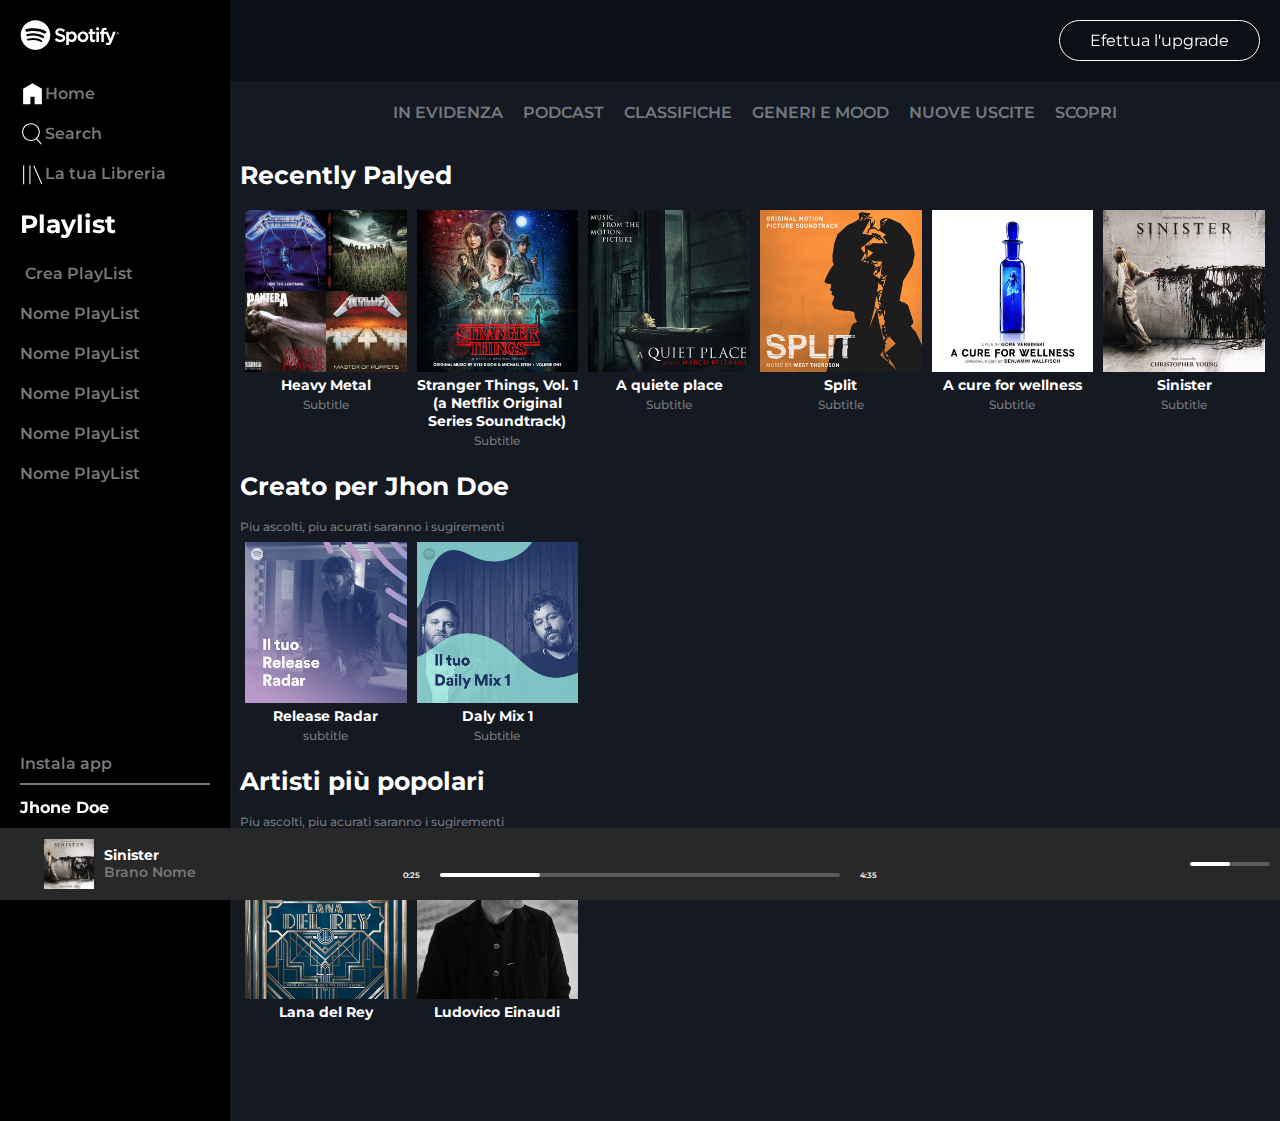
==== commit ffaf9ddd: "add text-pb hover" ====
--- a/index.html
+++ b/index.html
@@ -47,11 +47,13 @@
 				
 				<div class="home-bottom">
 					<a class="home-bottom__link" href="">
-						<i class="far fa-arrow-alt-circle-down"></i> <span>Instala app</span>
+						<i class="far fa-arrow-alt-circle-down"></i>
+						<span>Instala app</span>
 					</a>
 					<hr class="home-bottom__line">
 					<div class="home-bottom__user">
-						<i class="far fa-user-circle"></i> <span class="lh-25"> Jhone Doe</span>
+						<i class="far fa-user-circle"></i> 
+						<span class="lh-25"> Jhone Doe</span>
 					</div>
 				</div>
 			</aside>
@@ -77,33 +79,42 @@
 							<li class="list-row__item">
 								<div class="list-row__wraper">	
 									<img class="list-row__img" src="./img/metal_lifting.jpg" alt="Heavy Metal">
-									<i class="list-row__icon far fa-play-circle"></i>
 								</div>
 								<h3 class="list-row__title small-title">Heavy Metal</h3>
 								<span class="list-row__subtitle subtitle">Subtitle</span>
 							</li>
 							<li class="list-row__item">
-								<img class="list-row__img" src="./img/stranger.jpeg" alt="Heavy Metal">
+								<div class="list-row__wraper">	
+									<img class="list-row__img" src="./img/stranger.jpeg" alt="Heavy Metal">
+								</div>
 								<h3 class="list-row__title small-title">Stranger Things, Vol. 1 (a Netflix Original Series Soundtrack)</h3>
 								<span class="list-row__subtitle subtitle">Subtitle</span>
 							</li>
 							<li class="list-row__item">
-								<img class="list-row__img" src="./img/aquietplace.jpeg" alt="Heavy Metal">
+								<div class="list-row__wraper">	
+									<img class="list-row__img" src="./img/aquietplace.jpeg" alt="Heavy Metal">
+								</div>
 								<h3 class="list-row__title small-title">A quiete place</h3>
 								<span class="list-row__subtitle subtitle">Subtitle</span>
 							</li>
 							<li class="list-row__item">
-								<img class="list-row__img" src="./img/split.jpeg" alt="Heavy Metal">
+								<div class="list-row__wraper">	
+									<img class="list-row__img" src="./img/split.jpeg" alt="Heavy Metal">
+								</div>
 								<h3 class="list-row__title small-title">Split</h3>
 								<span class="list-row__subtitle subtitle">Subtitle</span>
 							</li>
 							<li class="list-row__item">
-								<img class="list-row__img" src="./img/cure.jpeg" alt="Heavy Metal">
+								<div class="list-row__wraper">	
+									<img class="list-row__img" src="./img/cure.jpeg" alt="Heavy Metal">
+								</div>
 								<h3 class="list-row__title small-title">A cure for wellness</h3>
 								<span class="list-row__subtitle subtitle">Subtitle</span>
 							</li>
 							<li class="list-row__item">
-								<img class="list-row__img" src="./img/sinister.jpeg" alt="Heavy Metal">
+								<div class="list-row__wraper">	
+									<img class="list-row__img" src="./img/sinister.jpeg" alt="Heavy Metal">
+								</div>
 								<h3 class="list-row__title small-title">Sinister</h3>
 								<span class="list-row__subtitle subtitle">Subtitle</span>
 							</li>
@@ -114,12 +125,16 @@
 						<span class="subtitle">Piu ascolti, piu acurati saranno i sugirementi</span>
 						<ul class="list-row">
 							<li class="list-row__item">
-								<img class="list-row__img" src="./img/radar.jpeg" alt="Heavy Metal">
+								<div class="list-row__wraper">	
+									<img class="list-row__img" src="./img/radar.jpeg" alt="Heavy Metal">
+								</div>
 								<h3 class="list-row__title small-title">Release Radar</h3>
 								<span class="list-row__subtitle subtitle">subtitle</span>
 							</li>
 							<li class="list-row__item">
-								<img class="list-row__img" src="./img/mixdaily.jpeg" alt="Heavy Metal">
+								<div class="list-row__wraper">	
+									<img class="list-row__img" src="./img/mixdaily.jpeg" alt="Heavy Metal">
+								</div>
 								<h3 class="list-row__title small-title">Daly Mix 1</h3>
 								<span class="list-row__subtitle subtitle">Subtitle</span>
 							</li>
@@ -130,11 +145,15 @@
 						<span class="subtitle">Piu ascolti, piu acurati saranno i sugirementi</span>
 						<ul class="list-row">
 							<li class="list-row__item">
-								<img class="list-row__img br-100" src="./img/youg.jpeg" alt="Heavy Metal">
+								<div class="list-row__wraper">	
+									<img class="list-row__img" src="./img/youg.jpeg" alt="Heavy Metal">
+								</div>
 								<h3 class="list-row__title small-title">Lana del Rey</h3>
 							</li>
 							<li class="list-row__item pb-100">
-								<img class="list-row__img br-100" src="./img/einaudi.jpeg" alt="Heavy Metal">
+								<div class="list-row__wraper">	
+									<img class="list-row__img" src="./img/einaudi.jpeg" alt="Heavy Metal">
+								</div>
 								<h3 class="list-row__title small-title">Ludovico Einaudi</h3>
 							</li>
 						</ul>	
@@ -152,7 +171,7 @@
 						<i class="far fa-folder"></i>
 					</div>
 				</div>
-				<div class="play-bar">
+				<div class="play-bar ">
 					<div class="play-bar__top">
 						<i class="fas fa-random"></i>
 						<i class="fas fa-step-backward"></i>
--- a/css/main.css
+++ b/css/main.css
@@ -24,6 +24,9 @@
 	background-color: black;
 	
 }
+hr {
+	border: 1px solid #76797D;
+}
 .container {
 	height: 100vh;
 }
@@ -127,6 +130,29 @@
 	background-color: #ffffff;
 	position: absolute;
 }
+.play-bar__line::after {
+	content:"";
+	width: 15px;
+	height: 15px;
+	border-radius: 100%;
+	left: 25%;
+	top: 50%;
+	background-color: #ffffff;
+	transform: translatey(-50%);
+	position: absolute;
+	display: none;
+}
+.play-bar__line:hover::after {
+	content:"";
+	background-color: #ADFF2F;	
+	display: block;
+	cursor: pointer;
+}
+.play-bar__line:hover::before {
+	content:"";
+	background-color: #ADFF2F;	
+	display: block;
+}
 .play-bar__time {
 	color: #fff;
 	font-weight: 600;
@@ -163,6 +189,31 @@
 	background-color: #ffffff;
 	position: absolute;;
 }
+.setings__line::after {
+	content:"";
+	width: 15px;
+	height: 15px;
+	border-radius: 100%;
+	left: 35%;
+	top: 50%;
+	background-color: #ffffff;
+	transform: translatey(-50%);
+	position: absolute;
+	display: none;
+}
+.setings__line:hover:after {
+	content:"";
+	background-color: #ADFF2F;
+	display: block;
+	
+}
+.setings__line:hover::before {
+	content:"";
+	background-color: #ADFF2F;
+	display: block;
+	
+}
+
 
 .playlist {
 	background-color: #141922;
@@ -179,6 +230,7 @@
 	color: #fff;
 	text-decoration: none;
 	transition: linear 0.2s;
+	
 }
 .button-link:hover {
 	transform: scale(1.09);
@@ -190,6 +242,7 @@
 	padding: 20px;
 	display: flex;
 	justify-content: end;
+	z-index: 3333;
 }
 /* NAV  */
 
@@ -203,6 +256,8 @@
 	text-transform: uppercase;
 	line-height: 65px;
 	position: relative;
+	transition: linear 0.2s;
+	font-weight: 600;
 }
 .nav__item::after {
 	content: "";
@@ -210,16 +265,17 @@
 	height: 4px;
 	background-color: #ADFF2F;
 	position: absolute;
-	bottom: 20px;
+	bottom: 18px;
 	right: 50%;
 	transform: translatex(50%);
-	opacity: 0;
 	transition: linear 0.3s;
 }
 .nav__item:hover::after {
 	content: "";
 	width: 50px;
-	opacity: 100%;
+}
+.nav__item:hover {
+	color: #fff;
 }
 .nav__item:not(:last-child) {
 	margin-right: 20px;
@@ -256,20 +312,28 @@
 .list-row__wraper {
 	width: 100%;
 	position: relative;
-}
-
-.list-row__icon {
-	position: absolute;
+	transition: linear 0.1s;
+
+}
+.list-row__wraper::after {
+	content: "";
+	background-image: url("../img/play-circle-regular.svg");
+	width: 50px;
+	height: 50px;
 	top: 50%;
 	left: 50%;
 	transform: translate(-50%, -50%);
-	z-index: 4;
-	font-size: 50px;
-	color: #fff;
+	filter: invert(100);
+	position: absolute;
 	opacity: 0;
-}
-.list-row__img:hover ~ .list-row__icon{
+	transition: linear 0.2s;
+}
+
+.list-row__wraper:hover::after{
 	opacity: 100;
+}
+.list-row__wraper:hover{
+	filter: grayscale(100);
 }
 /* UT  */
 .br-100 {
@@ -303,6 +367,7 @@
 	justify-items: center;
 	position: relative;
 	transition: linear 0.2s;
+	font-weight: 600;
 }
 .main-nav__item::after {
 	content: "";
@@ -339,7 +404,11 @@
 }
 .p-list__item {
 	line-height: 40px;
-
+	font-weight: 600;
+
+}
+.p-list__item:hover {
+	color: #fff;
 }
 .fa-plus-square {
 	font-size: 35px;
@@ -349,9 +418,13 @@
 	color: inherit;
 	text-decoration: none;
 	font-weight: 600;
+	transition: linear 0.2s;
+}
+.home-bottom__link:hover {
+	color: #fff
 }
 .fa-user-circle {
-	font-size: 25px;
+	font-size: 25	px;
 }
 .home-bottom__line {
 	margin: 10px 0;
@@ -360,4 +433,17 @@
 	color: #fff;
 	font-weight: 700;
 	line-height: 25px;
+}
+.curent-song__txt .fa-heart:hover {
+	color: rgb(191, 51, 51);
+}
+.curent-song__txt .fa-folder:hover {
+	color: rgb(255, 255, 255);
+}
+.play-bar .fa-play-circle:hover {
+	transform: scale(1.1);
+}
+.play-bar .fa-play-circle {
+	font-size: 25px;
+	transition: linear 0.2s;
 }